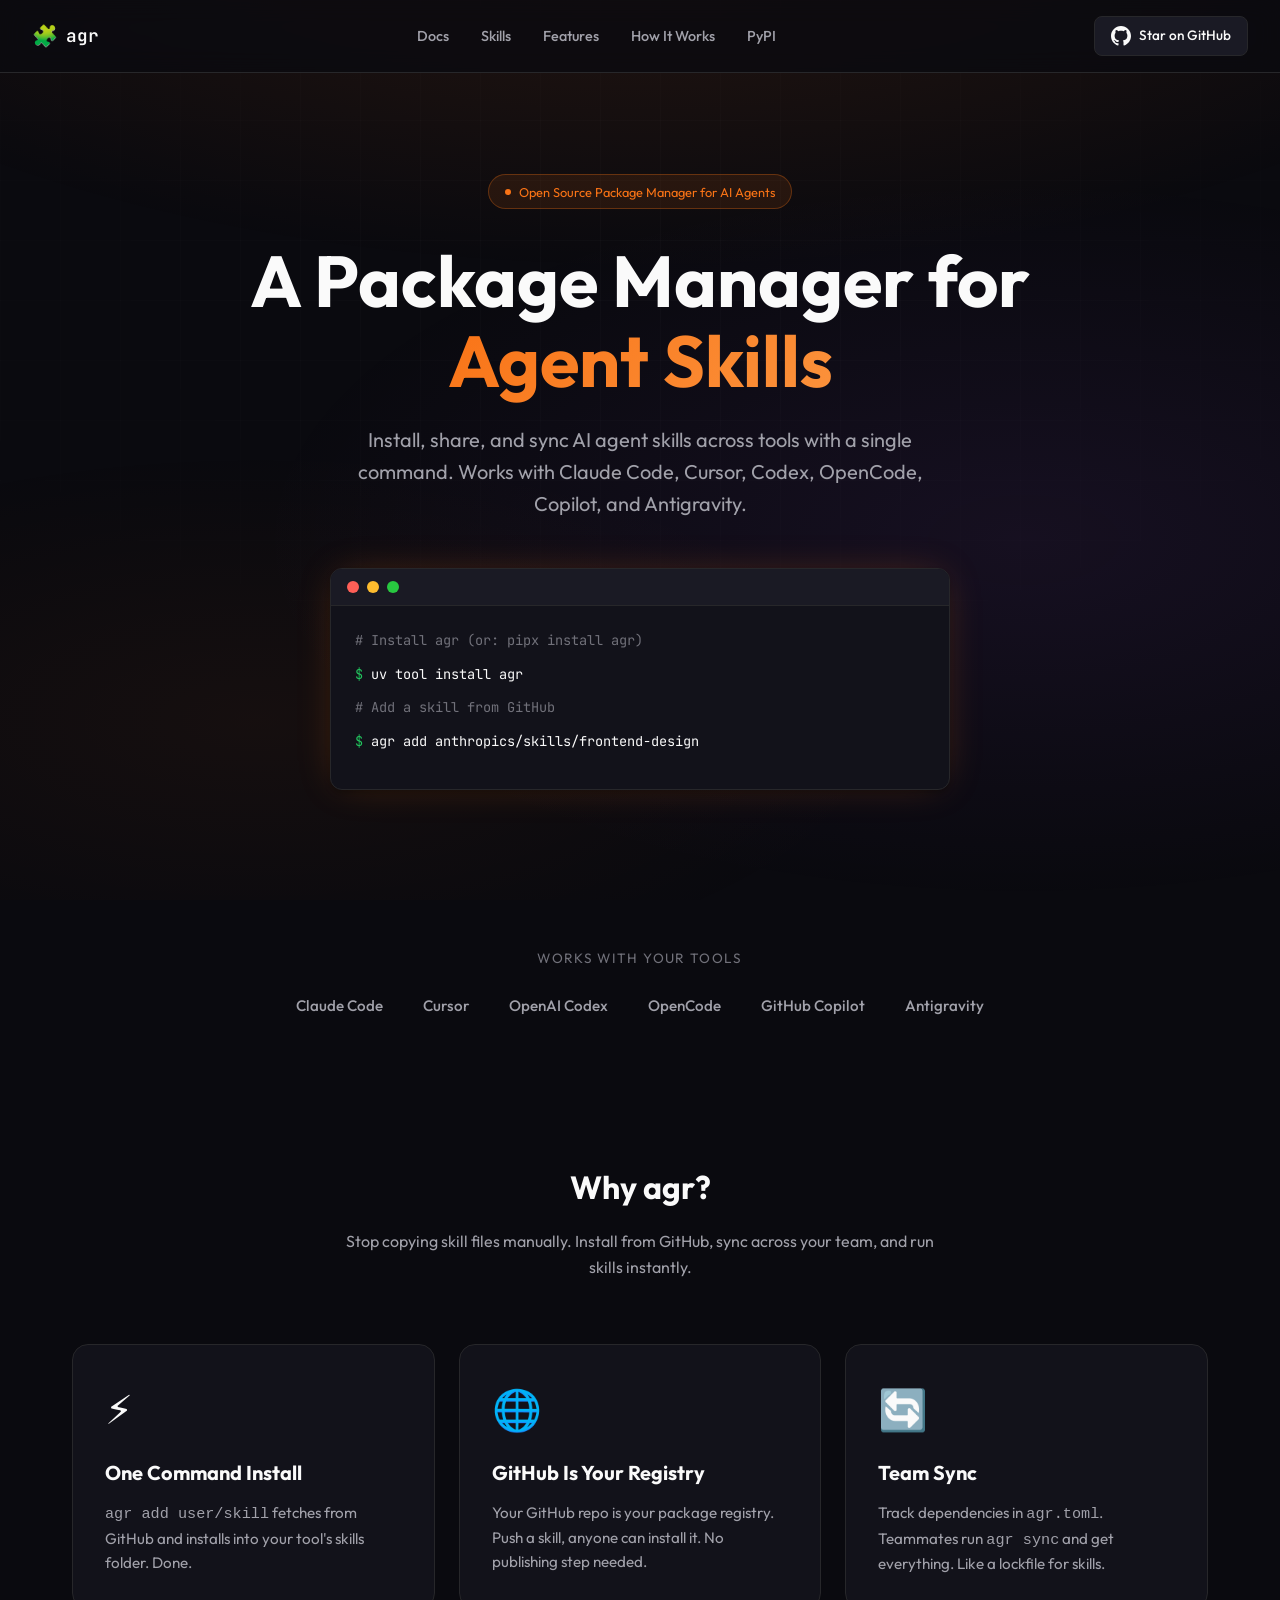
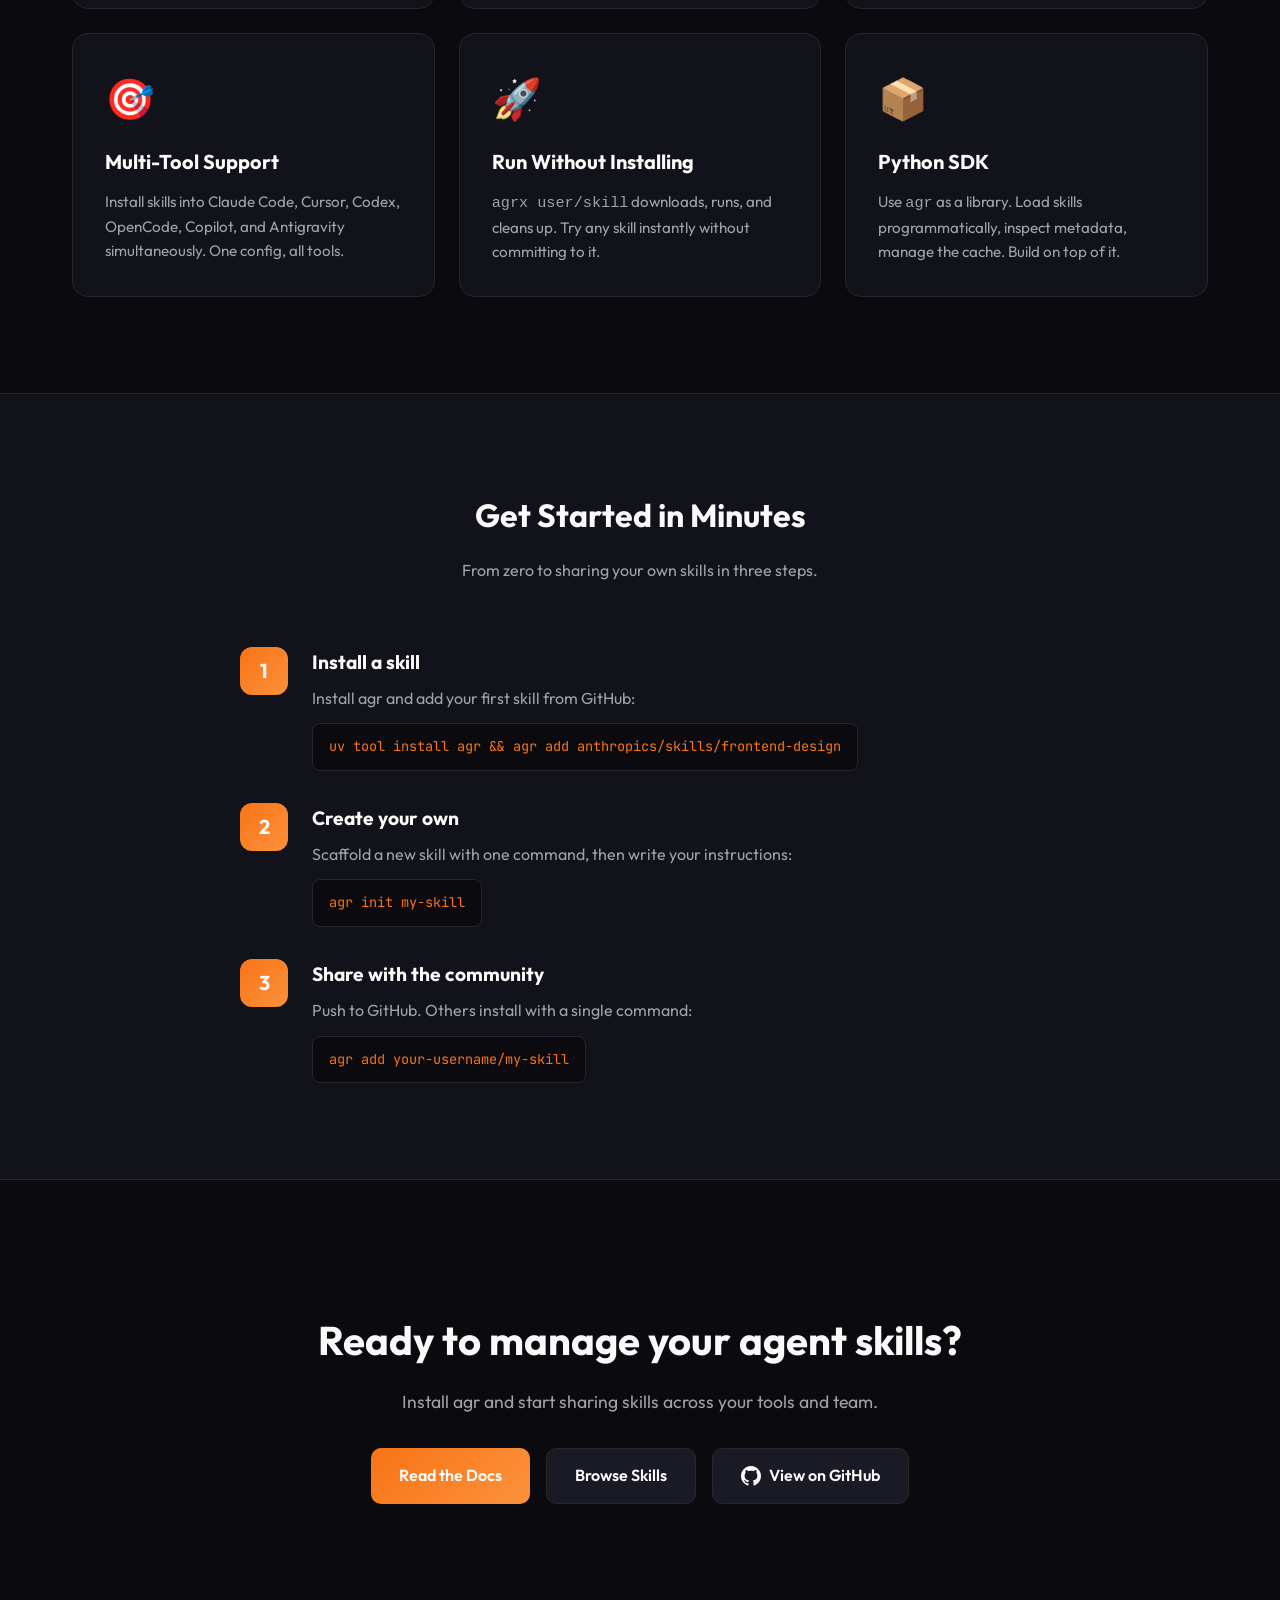
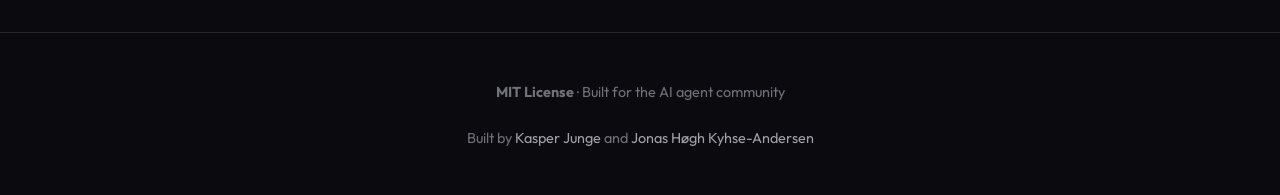
==== docs/index.html @ cbcc6f65 "Merge branch 'kasperjunge:main' into main" ====
<!DOCTYPE html>
<html lang="en">
<head>
    <meta charset="UTF-8">
    <meta name="viewport" content="width=device-width, initial-scale=1.0">
    <title>agr — A Package Manager for AI Agent Skills</title>

    <!-- SEO Meta Tags -->
    <meta name="description" content="Install, share, and manage AI agent skills across Claude Code, Cursor, Codex, OpenCode, Copilot, and Antigravity with a single command. Open source package manager for AI coding agents.">
    <meta name="keywords" content="agr, agent skills, Claude Code, Cursor, Codex, OpenCode, Copilot, AI agents, developer tools, CLI, Python, package manager">
    <meta name="author" content="Kasper Junge">
    <meta name="robots" content="index, follow">

    <!-- Open Graph / Social -->
    <meta property="og:type" content="website">
    <meta property="og:url" content="https://kasperjunge.github.io/agent-resources/">
    <meta property="og:title" content="agr — A Package Manager for AI Agent Skills">
    <meta property="og:description" content="Install, share, and manage AI agent skills across Claude Code, Cursor, Codex, OpenCode, Copilot, and Antigravity with a single command.">
    <meta property="og:image" content="https://raw.githubusercontent.com/kasperjunge/agent-resources/main/docs/images/og-image.png">

    <!-- Twitter -->
    <meta property="twitter:card" content="summary_large_image">
    <meta property="twitter:url" content="https://kasperjunge.github.io/agent-resources/">
    <meta property="twitter:title" content="agr — A Package Manager for AI Agent Skills">
    <meta property="twitter:description" content="Install, share, and manage AI agent skills across Claude Code, Cursor, Codex, OpenCode, Copilot, and Antigravity with a single command.">
    <meta property="twitter:image" content="https://raw.githubusercontent.com/kasperjunge/agent-resources/main/docs/images/og-image.png">

    <!-- Canonical URL -->
    <link rel="canonical" href="https://kasperjunge.github.io/agent-resources/">

    <!-- Fonts -->
    <link rel="preconnect" href="https://fonts.googleapis.com">
    <link rel="preconnect" href="https://fonts.gstatic.com" crossorigin>
    <link href="https://fonts.googleapis.com/css2?family=JetBrains+Mono:wght@400;500;600&family=Outfit:wght@300;400;500;600;700&display=swap" rel="stylesheet">

    <style>
        :root {
            --bg-primary: #0a0a0f;
            --bg-secondary: #12121a;
            --bg-card: #1a1a24;
            --accent: #f97316;
            --accent-glow: rgba(249, 115, 22, 0.3);
            --text-primary: #fafafa;
            --text-secondary: #a1a1aa;
            --text-muted: #71717a;
            --border: #27272a;
            --success: #22c55e;
        }

        * {
            margin: 0;
            padding: 0;
            box-sizing: border-box;
        }

        html {
            scroll-behavior: smooth;
        }

        body {
            font-family: 'Outfit', system-ui, sans-serif;
            background: var(--bg-primary);
            color: var(--text-primary);
            line-height: 1.6;
            overflow-x: hidden;
        }

        /* Animated background */
        .bg-pattern {
            position: fixed;
            top: 0;
            left: 0;
            width: 100%;
            height: 100%;
            z-index: -1;
            background:
                radial-gradient(ellipse 80% 50% at 50% -20%, rgba(249, 115, 22, 0.15), transparent),
                radial-gradient(ellipse 60% 40% at 80% 60%, rgba(168, 85, 247, 0.08), transparent),
                radial-gradient(ellipse 50% 30% at 20% 80%, rgba(249, 115, 22, 0.05), transparent);
        }

        .grid-overlay {
            position: fixed;
            top: 0;
            left: 0;
            width: 100%;
            height: 100%;
            z-index: -1;
            background-image:
                linear-gradient(rgba(255,255,255,0.02) 1px, transparent 1px),
                linear-gradient(90deg, rgba(255,255,255,0.02) 1px, transparent 1px);
            background-size: 60px 60px;
            mask-image: radial-gradient(ellipse 80% 60% at 50% 30%, black, transparent);
        }

        /* Navigation */
        nav {
            position: fixed;
            top: 0;
            left: 0;
            right: 0;
            padding: 1rem 2rem;
            display: flex;
            justify-content: space-between;
            align-items: center;
            backdrop-filter: blur(12px);
            background: rgba(10, 10, 15, 0.8);
            border-bottom: 1px solid var(--border);
            z-index: 100;
        }

        .logo {
            font-family: 'JetBrains Mono', monospace;
            font-size: 1.1rem;
            font-weight: 600;
            color: var(--text-primary);
            text-decoration: none;
            display: flex;
            align-items: center;
            gap: 0.5rem;
        }

        .logo-icon {
            font-size: 1.3rem;
        }

        .nav-links {
            display: flex;
            gap: 2rem;
            list-style: none;
        }

        .nav-links a {
            color: var(--text-secondary);
            text-decoration: none;
            font-size: 0.9rem;
            font-weight: 500;
            transition: color 0.2s;
        }

        .nav-links a:hover {
            color: var(--accent);
        }

        .github-btn {
            display: flex;
            align-items: center;
            gap: 0.5rem;
            padding: 0.5rem 1rem;
            background: var(--bg-card);
            border: 1px solid var(--border);
            border-radius: 8px;
            color: var(--text-primary);
            text-decoration: none;
            font-size: 0.85rem;
            font-weight: 500;
            transition: all 0.2s;
        }

        .github-btn:hover {
            border-color: var(--accent);
            box-shadow: 0 0 20px var(--accent-glow);
        }

        /* Hero */
        .hero {
            min-height: 100vh;
            display: flex;
            flex-direction: column;
            justify-content: center;
            align-items: center;
            text-align: center;
            padding: 8rem 2rem 4rem;
            max-width: 900px;
            margin: 0 auto;
        }

        .badge {
            display: inline-flex;
            align-items: center;
            gap: 0.5rem;
            padding: 0.4rem 1rem;
            background: rgba(249, 115, 22, 0.1);
            border: 1px solid rgba(249, 115, 22, 0.3);
            border-radius: 50px;
            font-size: 0.8rem;
            color: var(--accent);
            margin-bottom: 2rem;
            animation: fadeInUp 0.6s ease-out;
        }

        .badge::before {
            content: '';
            width: 6px;
            height: 6px;
            background: var(--accent);
            border-radius: 50%;
            animation: pulse 2s infinite;
        }

        @keyframes pulse {
            0%, 100% { opacity: 1; }
            50% { opacity: 0.4; }
        }

        h1 {
            font-size: clamp(2.5rem, 8vw, 4.5rem);
            font-weight: 700;
            line-height: 1.1;
            margin-bottom: 1.5rem;
            animation: fadeInUp 0.6s ease-out 0.1s both;
        }

        h1 .highlight {
            background: linear-gradient(135deg, var(--accent), #fb923c);
            -webkit-background-clip: text;
            -webkit-text-fill-color: transparent;
            background-clip: text;
        }

        .subtitle {
            font-size: 1.25rem;
            color: var(--text-secondary);
            max-width: 600px;
            margin-bottom: 3rem;
            animation: fadeInUp 0.6s ease-out 0.2s both;
        }

        @keyframes fadeInUp {
            from {
                opacity: 0;
                transform: translateY(20px);
            }
            to {
                opacity: 1;
                transform: translateY(0);
            }
        }

        /* Terminal */
        .terminal {
            background: var(--bg-secondary);
            border: 1px solid var(--border);
            border-radius: 12px;
            overflow: hidden;
            width: 100%;
            max-width: 620px;
            text-align: left;
            animation: fadeInUp 0.6s ease-out 0.3s both;
            box-shadow:
                0 4px 6px -1px rgba(0, 0, 0, 0.3),
                0 0 40px -10px var(--accent-glow);
        }

        .terminal-header {
            display: flex;
            align-items: center;
            gap: 8px;
            padding: 12px 16px;
            background: var(--bg-card);
            border-bottom: 1px solid var(--border);
        }

        .terminal-dot {
            width: 12px;
            height: 12px;
            border-radius: 50%;
        }

        .terminal-dot.red { background: #ff5f57; }
        .terminal-dot.yellow { background: #febc2e; }
        .terminal-dot.green { background: #28c840; }

        .terminal-body {
            padding: 1.5rem;
            font-family: 'JetBrains Mono', monospace;
            font-size: 0.85rem;
        }

        .terminal-line {
            margin-bottom: 0.75rem;
            opacity: 0;
            animation: typeIn 0.3s ease-out forwards;
        }

        .terminal-line:nth-child(1) { animation-delay: 0.8s; }
        .terminal-line:nth-child(2) { animation-delay: 1.4s; }
        .terminal-line:nth-child(3) { animation-delay: 2.0s; }
        .terminal-line:nth-child(4) { animation-delay: 2.6s; }

        @keyframes typeIn {
            from { opacity: 0; transform: translateX(-10px); }
            to { opacity: 1; transform: translateX(0); }
        }

        .prompt {
            color: var(--success);
        }

        .command {
            color: var(--text-primary);
        }

        .comment {
            color: var(--text-muted);
        }

        /* Features */
        .features {
            padding: 6rem 2rem;
            max-width: 1200px;
            margin: 0 auto;
        }

        .section-title {
            text-align: center;
            font-size: 2rem;
            margin-bottom: 1rem;
        }

        .section-subtitle {
            text-align: center;
            color: var(--text-secondary);
            margin-bottom: 4rem;
            max-width: 600px;
            margin-left: auto;
            margin-right: auto;
        }

        .feature-grid {
            display: grid;
            grid-template-columns: repeat(auto-fit, minmax(300px, 1fr));
            gap: 1.5rem;
        }

        .feature-card {
            background: var(--bg-secondary);
            border: 1px solid var(--border);
            border-radius: 16px;
            padding: 2rem;
            transition: all 0.3s;
        }

        .feature-card:hover {
            border-color: var(--accent);
            transform: translateY(-4px);
            box-shadow: 0 20px 40px -20px var(--accent-glow);
        }

        .feature-icon {
            font-size: 2.5rem;
            margin-bottom: 1rem;
        }

        .feature-card h3 {
            font-size: 1.25rem;
            margin-bottom: 0.75rem;
        }

        .feature-card p {
            color: var(--text-secondary);
            font-size: 0.95rem;
        }

        /* Tool logos */
        .tools-strip {
            padding: 3rem 2rem;
            text-align: center;
        }

        .tools-strip p {
            color: var(--text-muted);
            font-size: 0.85rem;
            text-transform: uppercase;
            letter-spacing: 0.1em;
            margin-bottom: 1.5rem;
        }

        .tool-list {
            display: flex;
            justify-content: center;
            gap: 2.5rem;
            flex-wrap: wrap;
            list-style: none;
        }

        .tool-list li {
            color: var(--text-secondary);
            font-size: 0.95rem;
            font-weight: 500;
        }

        /* How it works */
        .how-it-works {
            padding: 6rem 2rem;
            background: var(--bg-secondary);
            border-top: 1px solid var(--border);
            border-bottom: 1px solid var(--border);
        }

        .steps {
            max-width: 800px;
            margin: 0 auto;
            display: flex;
            flex-direction: column;
            gap: 2rem;
        }

        .step {
            display: flex;
            gap: 1.5rem;
            align-items: flex-start;
        }

        .step-number {
            flex-shrink: 0;
            width: 48px;
            height: 48px;
            display: flex;
            align-items: center;
            justify-content: center;
            background: linear-gradient(135deg, var(--accent), #fb923c);
            border-radius: 12px;
            font-weight: 700;
            font-size: 1.25rem;
        }

        .step-content h3 {
            font-size: 1.2rem;
            margin-bottom: 0.5rem;
        }

        .step-content p {
            color: var(--text-secondary);
        }

        .step-content code {
            display: inline-block;
            margin-top: 0.75rem;
            padding: 0.75rem 1rem;
            background: var(--bg-primary);
            border: 1px solid var(--border);
            border-radius: 8px;
            font-family: 'JetBrains Mono', monospace;
            font-size: 0.85rem;
            color: var(--accent);
        }

        /* CTA */
        .cta {
            padding: 8rem 2rem;
            text-align: center;
        }

        .cta h2 {
            font-size: 2.5rem;
            margin-bottom: 1rem;
        }

        .cta p {
            color: var(--text-secondary);
            margin-bottom: 2rem;
            font-size: 1.1rem;
        }

        .cta-buttons {
            display: flex;
            gap: 1rem;
            justify-content: center;
            flex-wrap: wrap;
        }

        .btn {
            display: inline-flex;
            align-items: center;
            gap: 0.5rem;
            padding: 0.875rem 1.75rem;
            border-radius: 10px;
            font-weight: 600;
            font-size: 1rem;
            text-decoration: none;
            transition: all 0.2s;
        }

        .btn-primary {
            background: linear-gradient(135deg, var(--accent), #fb923c);
            color: white;
        }

        .btn-primary:hover {
            transform: translateY(-2px);
            box-shadow: 0 10px 30px -10px var(--accent-glow);
        }

        .btn-secondary {
            background: var(--bg-card);
            border: 1px solid var(--border);
            color: var(--text-primary);
        }

        .btn-secondary:hover {
            border-color: var(--text-muted);
        }

        /* Footer */
        footer {
            padding: 3rem 2rem;
            text-align: center;
            border-top: 1px solid var(--border);
            color: var(--text-muted);
            font-size: 0.9rem;
        }

        footer a {
            color: var(--text-secondary);
            text-decoration: none;
        }

        footer a:hover {
            color: var(--accent);
        }

        /* Responsive */
        @media (max-width: 768px) {
            nav {
                padding: 1rem;
            }

            .nav-links {
                display: none;
            }

            .hero {
                padding: 6rem 1.5rem 3rem;
            }

            .features, .how-it-works, .cta {
                padding: 4rem 1.5rem;
            }

            .step {
                flex-direction: column;
                text-align: center;
                align-items: center;
            }

            .tool-list {
                gap: 1.5rem;
            }
        }
    </style>
</head>
<body>
    <div class="bg-pattern"></div>
    <div class="grid-overlay"></div>

    <nav>
        <a href="#" class="logo">
            <span class="logo-icon">&#x1F9E9;</span>
            agr
        </a>
        <ul class="nav-links">
            <li><a href="https://kasperjunge.github.io/agent-resources/">Docs</a></li>
            <li><a href="skills/">Skills</a></li>
            <li><a href="#features">Features</a></li>
            <li><a href="#how-it-works">How It Works</a></li>
            <li><a href="https://pypi.org/project/agr/">PyPI</a></li>
        </ul>
        <a href="https://github.com/kasperjunge/agent-resources" class="github-btn">
            <svg width="20" height="20" viewBox="0 0 24 24" fill="currentColor">
                <path d="M12 0c-6.626 0-12 5.373-12 12 0 5.302 3.438 9.8 8.207 11.387.599.111.793-.261.793-.577v-2.234c-3.338.726-4.033-1.416-4.033-1.416-.546-1.387-1.333-1.756-1.333-1.756-1.089-.745.083-.729.083-.729 1.205.084 1.839 1.237 1.839 1.237 1.07 1.834 2.807 1.304 3.492.997.107-.775.418-1.305.762-1.604-2.665-.305-5.467-1.334-5.467-5.931 0-1.311.469-2.381 1.236-3.221-.124-.303-.535-1.524.117-3.176 0 0 1.008-.322 3.301 1.23.957-.266 1.983-.399 3.003-.404 1.02.005 2.047.138 3.006.404 2.291-1.552 3.297-1.23 3.297-1.23.653 1.653.242 2.874.118 3.176.77.84 1.235 1.911 1.235 3.221 0 4.609-2.807 5.624-5.479 5.921.43.372.823 1.102.823 2.222v3.293c0 .319.192.694.801.576 4.765-1.589 8.199-6.086 8.199-11.386 0-6.627-5.373-12-12-12z"/>
            </svg>
            Star on GitHub
        </a>
    </nav>

    <section class="hero">
        <div class="badge">Open Source Package Manager for AI Agents</div>
        <h1>A Package Manager for <span class="highlight">Agent Skills</span></h1>
        <p class="subtitle">
            Install, share, and sync AI agent skills across tools with a single command.
            Works with Claude Code, Cursor, Codex, OpenCode, Copilot, and Antigravity.
        </p>

        <div class="terminal">
            <div class="terminal-header">
                <div class="terminal-dot red"></div>
                <div class="terminal-dot yellow"></div>
                <div class="terminal-dot green"></div>
            </div>
            <div class="terminal-body">
                <div class="terminal-line">
                    <span class="comment"># Install agr (or: pipx install agr)</span>
                </div>
                <div class="terminal-line">
                    <span class="prompt">$</span>
                    <span class="command"> uv tool install agr</span>
                </div>
                <div class="terminal-line">
                    <span class="comment"># Add a skill from GitHub</span>
                </div>
                <div class="terminal-line">
                    <span class="prompt">$</span>
                    <span class="command"> agr add anthropics/skills/frontend-design</span>
                </div>
            </div>
        </div>
    </section>

    <div class="tools-strip">
        <p>Works with your tools</p>
        <ul class="tool-list">
            <li>Claude Code</li>
            <li>Cursor</li>
            <li>OpenAI Codex</li>
            <li>OpenCode</li>
            <li>GitHub Copilot</li>
            <li>Antigravity</li>
        </ul>
    </div>

    <section id="features" class="features">
        <h2 class="section-title">Why agr?</h2>
        <p class="section-subtitle">
            Stop copying skill files manually. Install from GitHub, sync across your team, and run skills instantly.
        </p>

        <div class="feature-grid">
            <div class="feature-card">
                <div class="feature-icon">&#x26A1;</div>
                <h3>One Command Install</h3>
                <p><code>agr add user/skill</code> fetches from GitHub and installs into your tool's skills folder. Done.</p>
            </div>
            <div class="feature-card">
                <div class="feature-icon">&#x1F310;</div>
                <h3>GitHub Is Your Registry</h3>
                <p>Your GitHub repo is your package registry. Push a skill, anyone can install it. No publishing step needed.</p>
            </div>
            <div class="feature-card">
                <div class="feature-icon">&#x1F504;</div>
                <h3>Team Sync</h3>
                <p>Track dependencies in <code>agr.toml</code>. Teammates run <code>agr sync</code> and get everything. Like a lockfile for skills.</p>
            </div>
            <div class="feature-card">
                <div class="feature-icon">&#x1F3AF;</div>
                <h3>Multi-Tool Support</h3>
                <p>Install skills into Claude Code, Cursor, Codex, OpenCode, Copilot, and Antigravity simultaneously. One config, all tools.</p>
            </div>
            <div class="feature-card">
                <div class="feature-icon">&#x1F680;</div>
                <h3>Run Without Installing</h3>
                <p><code>agrx user/skill</code> downloads, runs, and cleans up. Try any skill instantly without committing to it.</p>
            </div>
            <div class="feature-card">
                <div class="feature-icon">&#x1F4E6;</div>
                <h3>Python SDK</h3>
                <p>Use <code>agr</code> as a library. Load skills programmatically, inspect metadata, manage the cache. Build on top of it.</p>
            </div>
        </div>
    </section>

    <section id="how-it-works" class="how-it-works">
        <h2 class="section-title">Get Started in Minutes</h2>
        <p class="section-subtitle">From zero to sharing your own skills in three steps.</p>

        <div class="steps">
            <div class="step">
                <div class="step-number">1</div>
                <div class="step-content">
                    <h3>Install a skill</h3>
                    <p>Install agr and add your first skill from GitHub:</p>
                    <code>uv tool install agr && agr add anthropics/skills/frontend-design</code>
                </div>
            </div>
            <div class="step">
                <div class="step-number">2</div>
                <div class="step-content">
                    <h3>Create your own</h3>
                    <p>Scaffold a new skill with one command, then write your instructions:</p>
                    <code>agr init my-skill</code>
                </div>
            </div>
            <div class="step">
                <div class="step-number">3</div>
                <div class="step-content">
                    <h3>Share with the community</h3>
                    <p>Push to GitHub. Others install with a single command:</p>
                    <code>agr add your-username/my-skill</code>
                </div>
            </div>
        </div>
    </section>

    <section class="cta">
        <h2>Ready to manage your agent skills?</h2>
        <p>Install agr and start sharing skills across your tools and team.</p>
        <div class="cta-buttons">
            <a href="https://kasperjunge.github.io/agent-resources/" class="btn btn-primary">
                Read the Docs
            </a>
            <a href="skills/" class="btn btn-secondary">
                Browse Skills
            </a>
            <a href="https://github.com/kasperjunge/agent-resources" class="btn btn-secondary">
                <svg width="20" height="20" viewBox="0 0 24 24" fill="currentColor">
                    <path d="M12 0c-6.626 0-12 5.373-12 12 0 5.302 3.438 9.8 8.207 11.387.599.111.793-.261.793-.577v-2.234c-3.338.726-4.033-1.416-4.033-1.416-.546-1.387-1.333-1.756-1.333-1.756-1.089-.745.083-.729.083-.729 1.205.084 1.839 1.237 1.839 1.237 1.07 1.834 2.807 1.304 3.492.997.107-.775.418-1.305.762-1.604-2.665-.305-5.467-1.334-5.467-5.931 0-1.311.469-2.381 1.236-3.221-.124-.303-.535-1.524.117-3.176 0 0 1.008-.322 3.301 1.23.957-.266 1.983-.399 3.003-.404 1.02.005 2.047.138 3.006.404 2.291-1.552 3.297-1.23 3.297-1.23.653 1.653.242 2.874.118 3.176.77.84 1.235 1.911 1.235 3.221 0 4.609-2.807 5.624-5.479 5.921.43.372.823 1.102.823 2.222v3.293c0 .319.192.694.801.576 4.765-1.589 8.199-6.086 8.199-11.386 0-6.627-5.373-12-12-12z"/>
                </svg>
                View on GitHub
            </a>
        </div>
    </section>

    <footer>
        <p>
            <strong>MIT License</strong> &middot; Built for the AI agent community
            <br><br>
            Built by <a href="https://github.com/kasperjunge">Kasper Junge</a> and <a href="https://github.com/jkhkyhse">Jonas H&oslash;gh Kyhse-Andersen</a>
        </p>
    </footer>

    <!-- Structured Data for SEO -->
    <script type="application/ld+json">
    {
        "@context": "https://schema.org",
        "@type": "SoftwareApplication",
        "name": "agr",
        "description": "A package manager for AI agent skills. Install, share, and sync skills across Claude Code, Cursor, Codex, OpenCode, Copilot, and Antigravity.",
        "url": "https://github.com/kasperjunge/agent-resources",
        "applicationCategory": "DeveloperApplication",
        "operatingSystem": "Cross-platform",
        "offers": {
            "@type": "Offer",
            "price": "0",
            "priceCurrency": "USD"
        },
        "author": {
            "@type": "Person",
            "name": "Kasper Junge",
            "url": "https://github.com/kasperjunge"
        },
        "license": "https://opensource.org/licenses/MIT",
        "programmingLanguage": "Python",
        "keywords": "agr, agent skills, Claude Code, Cursor, Codex, OpenCode, Copilot, Antigravity, AI agents, package manager"
    }
    </script>
</body>
</html>
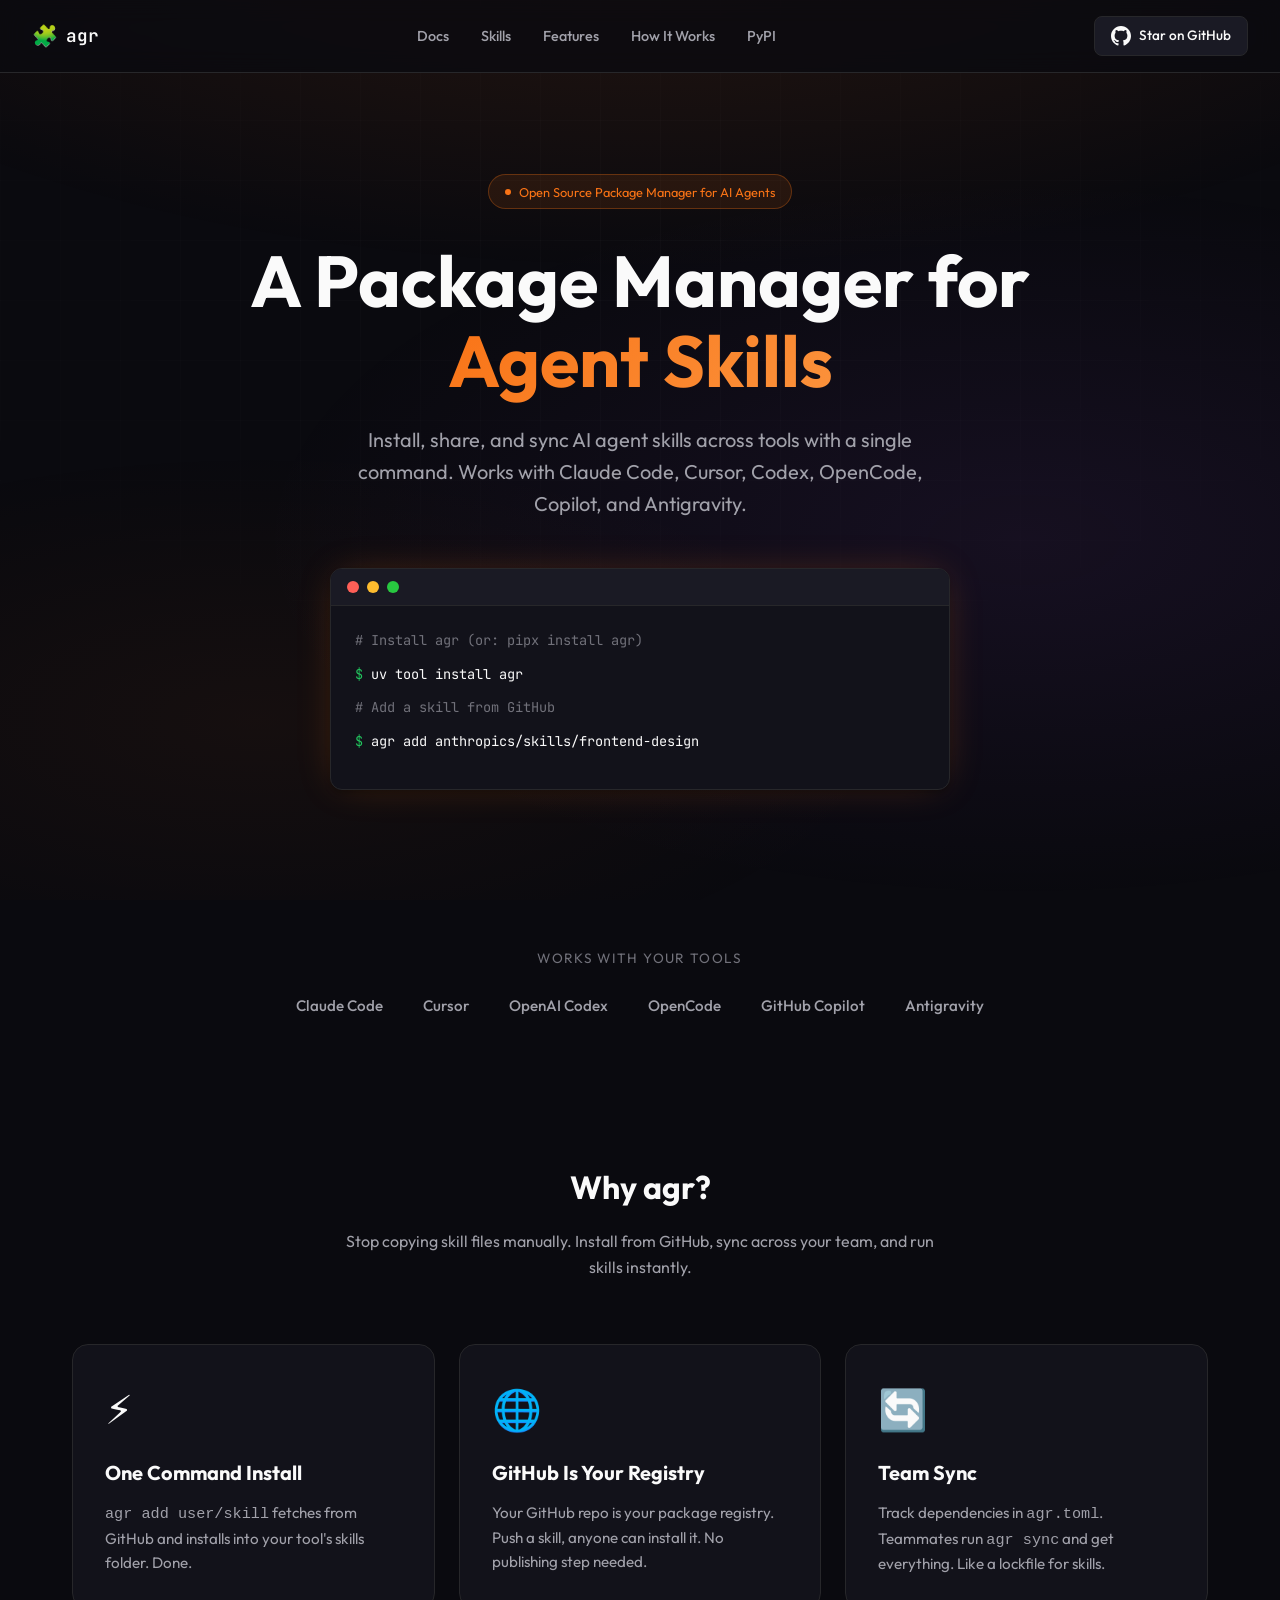
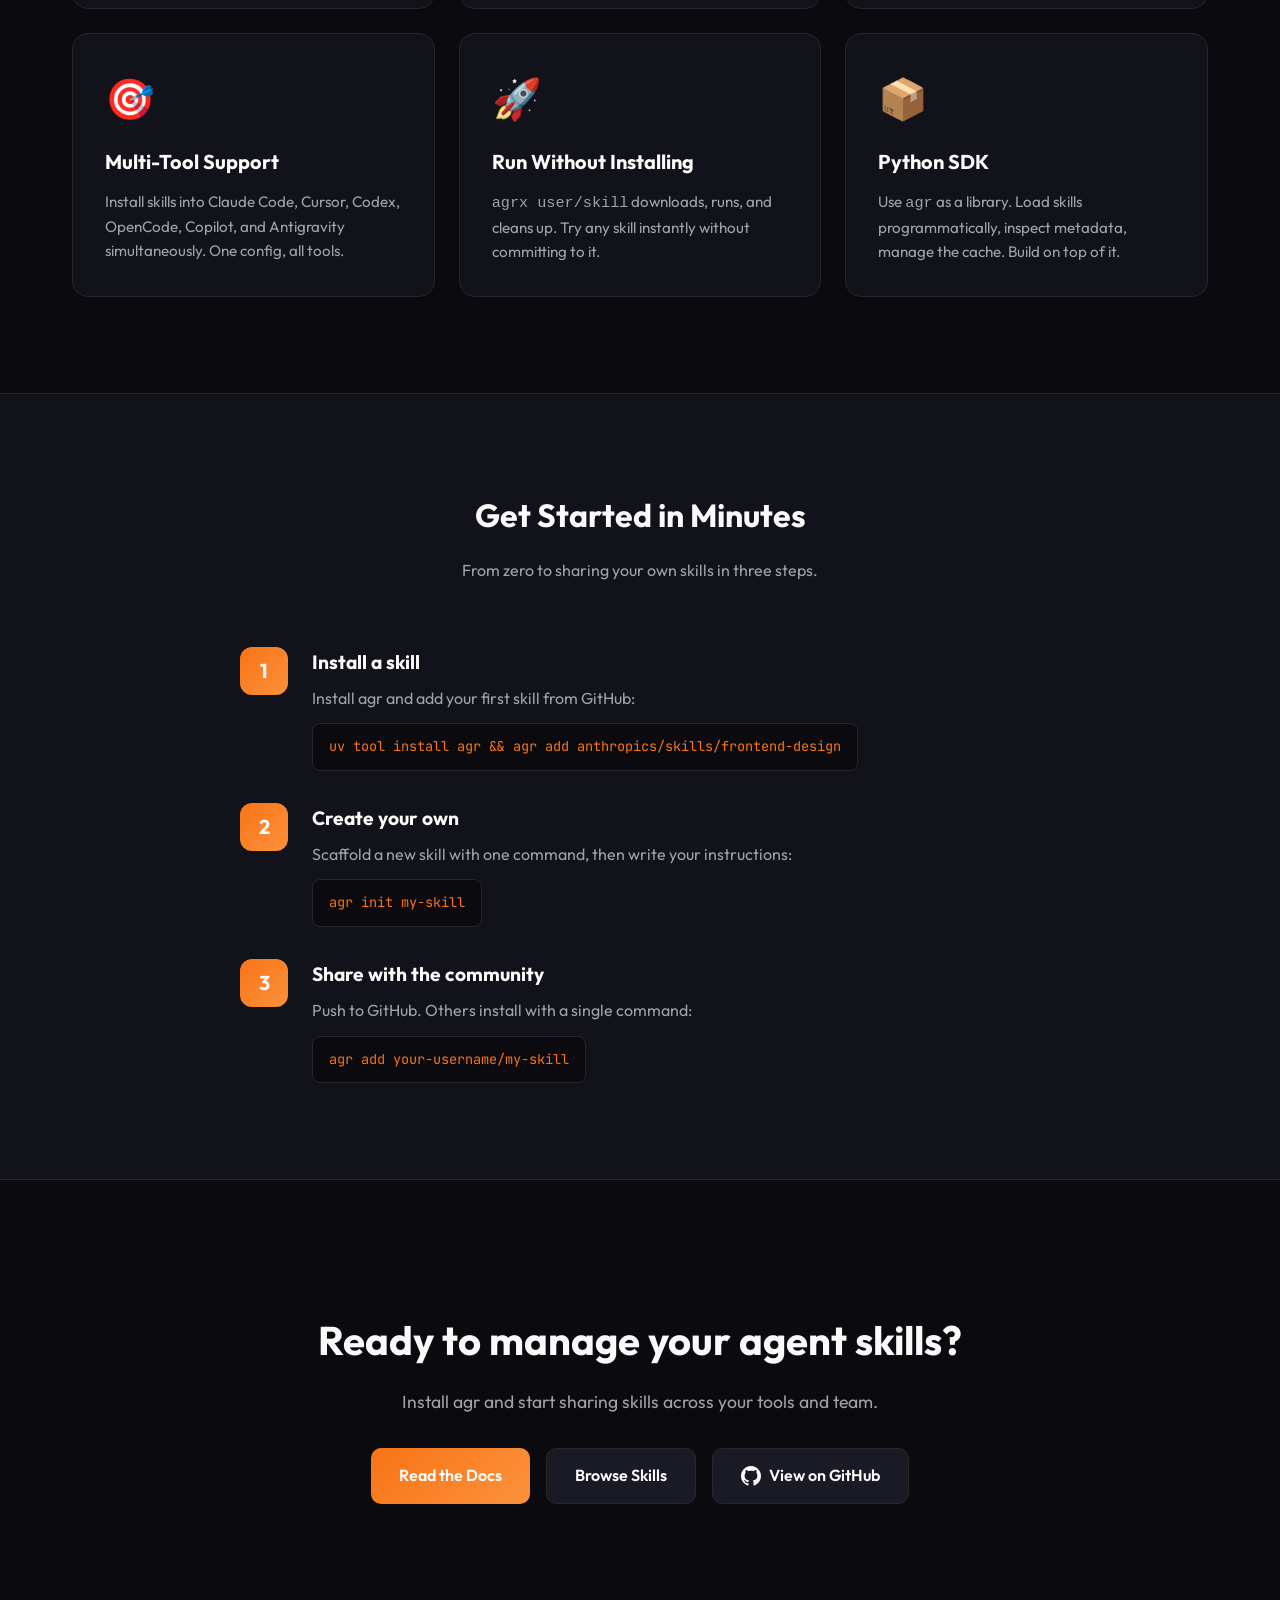
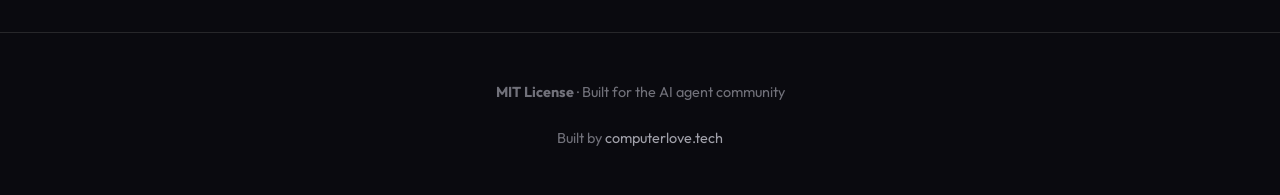
==== commit 833e77ac: "rebrand: migrate URLs to computerlovetech/agr and fix example handles Migrate all repo/docs URLs fro" ====
--- a/docs/index.html
+++ b/docs/index.html
@@ -13,20 +13,20 @@
 
     <!-- Open Graph / Social -->
     <meta property="og:type" content="website">
-    <meta property="og:url" content="https://kasperjunge.github.io/agent-resources/">
+    <meta property="og:url" content="https://computerlovetech.github.io/agr/">
     <meta property="og:title" content="agr — A Package Manager for AI Agent Skills">
     <meta property="og:description" content="Install, share, and manage AI agent skills across Claude Code, Cursor, Codex, OpenCode, Copilot, and Antigravity with a single command.">
-    <meta property="og:image" content="https://raw.githubusercontent.com/kasperjunge/agent-resources/main/docs/images/og-image.png">
+    <meta property="og:image" content="https://raw.githubusercontent.com/computerlovetech/agr/main/docs/images/og-image.png">
 
     <!-- Twitter -->
     <meta property="twitter:card" content="summary_large_image">
-    <meta property="twitter:url" content="https://kasperjunge.github.io/agent-resources/">
+    <meta property="twitter:url" content="https://computerlovetech.github.io/agr/">
     <meta property="twitter:title" content="agr — A Package Manager for AI Agent Skills">
     <meta property="twitter:description" content="Install, share, and manage AI agent skills across Claude Code, Cursor, Codex, OpenCode, Copilot, and Antigravity with a single command.">
-    <meta property="twitter:image" content="https://raw.githubusercontent.com/kasperjunge/agent-resources/main/docs/images/og-image.png">
+    <meta property="twitter:image" content="https://raw.githubusercontent.com/computerlovetech/agr/main/docs/images/og-image.png">
 
     <!-- Canonical URL -->
-    <link rel="canonical" href="https://kasperjunge.github.io/agent-resources/">
+    <link rel="canonical" href="https://computerlovetech.github.io/agr/">
 
     <!-- Fonts -->
     <link rel="preconnect" href="https://fonts.googleapis.com">
@@ -560,13 +560,13 @@
             agr
         </a>
         <ul class="nav-links">
-            <li><a href="https://kasperjunge.github.io/agent-resources/">Docs</a></li>
+            <li><a href="https://computerlovetech.github.io/agr/">Docs</a></li>
             <li><a href="skills/">Skills</a></li>
             <li><a href="#features">Features</a></li>
             <li><a href="#how-it-works">How It Works</a></li>
             <li><a href="https://pypi.org/project/agr/">PyPI</a></li>
         </ul>
-        <a href="https://github.com/kasperjunge/agent-resources" class="github-btn">
+        <a href="https://github.com/computerlovetech/agr" class="github-btn">
             <svg width="20" height="20" viewBox="0 0 24 24" fill="currentColor">
                 <path d="M12 0c-6.626 0-12 5.373-12 12 0 5.302 3.438 9.8 8.207 11.387.599.111.793-.261.793-.577v-2.234c-3.338.726-4.033-1.416-4.033-1.416-.546-1.387-1.333-1.756-1.333-1.756-1.089-.745.083-.729.083-.729 1.205.084 1.839 1.237 1.839 1.237 1.07 1.834 2.807 1.304 3.492.997.107-.775.418-1.305.762-1.604-2.665-.305-5.467-1.334-5.467-5.931 0-1.311.469-2.381 1.236-3.221-.124-.303-.535-1.524.117-3.176 0 0 1.008-.322 3.301 1.23.957-.266 1.983-.399 3.003-.404 1.02.005 2.047.138 3.006.404 2.291-1.552 3.297-1.23 3.297-1.23.653 1.653.242 2.874.118 3.176.77.84 1.235 1.911 1.235 3.221 0 4.609-2.807 5.624-5.479 5.921.43.372.823 1.102.823 2.222v3.293c0 .319.192.694.801.576 4.765-1.589 8.199-6.086 8.199-11.386 0-6.627-5.373-12-12-12z"/>
             </svg>
@@ -695,13 +695,13 @@
         <h2>Ready to manage your agent skills?</h2>
         <p>Install agr and start sharing skills across your tools and team.</p>
         <div class="cta-buttons">
-            <a href="https://kasperjunge.github.io/agent-resources/" class="btn btn-primary">
+            <a href="https://computerlovetech.github.io/agr/" class="btn btn-primary">
                 Read the Docs
             </a>
             <a href="skills/" class="btn btn-secondary">
                 Browse Skills
             </a>
-            <a href="https://github.com/kasperjunge/agent-resources" class="btn btn-secondary">
+            <a href="https://github.com/computerlovetech/agr" class="btn btn-secondary">
                 <svg width="20" height="20" viewBox="0 0 24 24" fill="currentColor">
                     <path d="M12 0c-6.626 0-12 5.373-12 12 0 5.302 3.438 9.8 8.207 11.387.599.111.793-.261.793-.577v-2.234c-3.338.726-4.033-1.416-4.033-1.416-.546-1.387-1.333-1.756-1.333-1.756-1.089-.745.083-.729.083-.729 1.205.084 1.839 1.237 1.839 1.237 1.07 1.834 2.807 1.304 3.492.997.107-.775.418-1.305.762-1.604-2.665-.305-5.467-1.334-5.467-5.931 0-1.311.469-2.381 1.236-3.221-.124-.303-.535-1.524.117-3.176 0 0 1.008-.322 3.301 1.23.957-.266 1.983-.399 3.003-.404 1.02.005 2.047.138 3.006.404 2.291-1.552 3.297-1.23 3.297-1.23.653 1.653.242 2.874.118 3.176.77.84 1.235 1.911 1.235 3.221 0 4.609-2.807 5.624-5.479 5.921.43.372.823 1.102.823 2.222v3.293c0 .319.192.694.801.576 4.765-1.589 8.199-6.086 8.199-11.386 0-6.627-5.373-12-12-12z"/>
                 </svg>
@@ -714,7 +714,7 @@
         <p>
             <strong>MIT License</strong> &middot; Built for the AI agent community
             <br><br>
-            Built by <a href="https://github.com/kasperjunge">Kasper Junge</a> and <a href="https://github.com/jkhkyhse">Jonas H&oslash;gh Kyhse-Andersen</a>
+            Built by <a href="https://computerlove.tech">computerlove.tech</a>
         </p>
     </footer>
 
@@ -725,7 +725,7 @@
         "@type": "SoftwareApplication",
         "name": "agr",
         "description": "A package manager for AI agent skills. Install, share, and sync skills across Claude Code, Cursor, Codex, OpenCode, Copilot, and Antigravity.",
-        "url": "https://github.com/kasperjunge/agent-resources",
+        "url": "https://github.com/computerlovetech/agr",
         "applicationCategory": "DeveloperApplication",
         "operatingSystem": "Cross-platform",
         "offers": {
